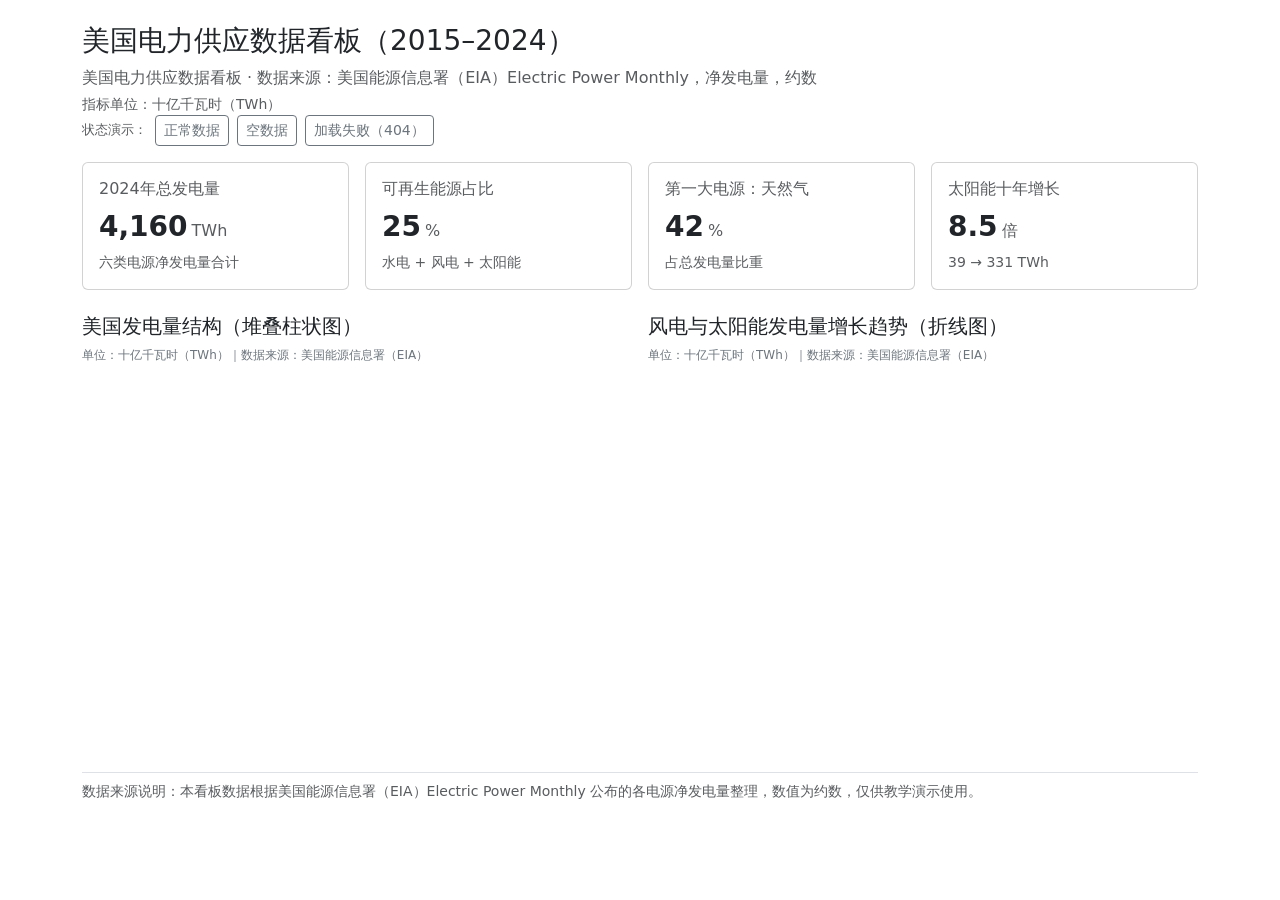
==== electricity-dashboard/index.html @ a87f67da "美国电力看板：fetch加载本地JSON与加载中/失败/空数据三状态处理，新增统计卡片" ====
<!DOCTYPE html>
<html lang="zh-CN">
<head>
  <meta charset="UTF-8">
  <meta name="viewport" content="width=device-width, initial-scale=1.0">
  <title>美国电力供应数据看板</title>
  <link href="libs/bootstrap.min.css" rel="stylesheet">
  <style>
    .chart-box { position: relative; height: 380px; }
    .chart-note { font-size: 12px; color: #6c757d; }
    #status { display: none; }
    .demo-bar { font-size: 13px; }
    .stat-card { cursor: default; transition: box-shadow .15s ease; }
  </style>
</head>
<body class="container py-4">
  <header>
    <h1 class="h3">美国电力供应数据看板（2015–2024）</h1>
    <p class="text-muted mb-1" id="sub-title">数据来源：美国能源信息署（EIA）Electric Power Monthly</p>
    <p class="text-muted small mb-0" id="unit-note">指标单位：十亿千瓦时（TWh）</p>
  </header>

  <!-- 状态提示：加载中 / 加载失败 / 空数据 -->
  <p id="status" class="alert mt-3 mb-3"></p>

  <!-- 状态演示工具条：用于课堂演示三种数据状态 -->
  <div class="demo-bar d-flex flex-wrap align-items-center gap-2 mb-3 text-muted">
    <span>状态演示：</span>
    <button type="button" class="btn btn-sm btn-outline-secondary" data-demo="normal">正常数据</button>
    <button type="button" class="btn btn-sm btn-outline-secondary" data-demo="empty">空数据</button>
    <button type="button" class="btn btn-sm btn-outline-secondary" data-demo="broken">加载失败（404）</button>
  </div>

  <section class="row g-3 mb-4" id="cards"></section>

  <section class="row g-3" id="charts-row">
    <div class="col-lg-6">
      <h2 class="h5">美国发电量结构（堆叠柱状图）</h2>
      <p class="chart-note mb-1">单位：十亿千瓦时（TWh）｜数据来源：美国能源信息署（EIA）</p>
      <div id="bar-chart" class="chart-box"></div>
    </div>
    <div class="col-lg-6">
      <h2 class="h5">风电与太阳能发电量增长趋势（折线图）</h2>
      <p class="chart-note mb-1">单位：十亿千瓦时（TWh）｜数据来源：美国能源信息署（EIA）</p>
      <div class="chart-box"><canvas id="line-chart"></canvas></div>
    </div>
  </section>

  <footer class="text-muted small mt-4 border-top pt-2">
    数据来源说明：本看板数据根据美国能源信息署（EIA）Electric Power Monthly 公布的各电源净发电量整理，数值为约数，仅供教学演示使用。
  </footer>

  <script src="libs/jquery-3.7.1.min.js"></script>
  <script src="libs/bootstrap.bundle.min.js"></script>
  <script src="libs/echarts.min.js"></script>
  <script src="libs/chart.umd.js"></script>
  <script src="app.js"></script>
</body>
</html>
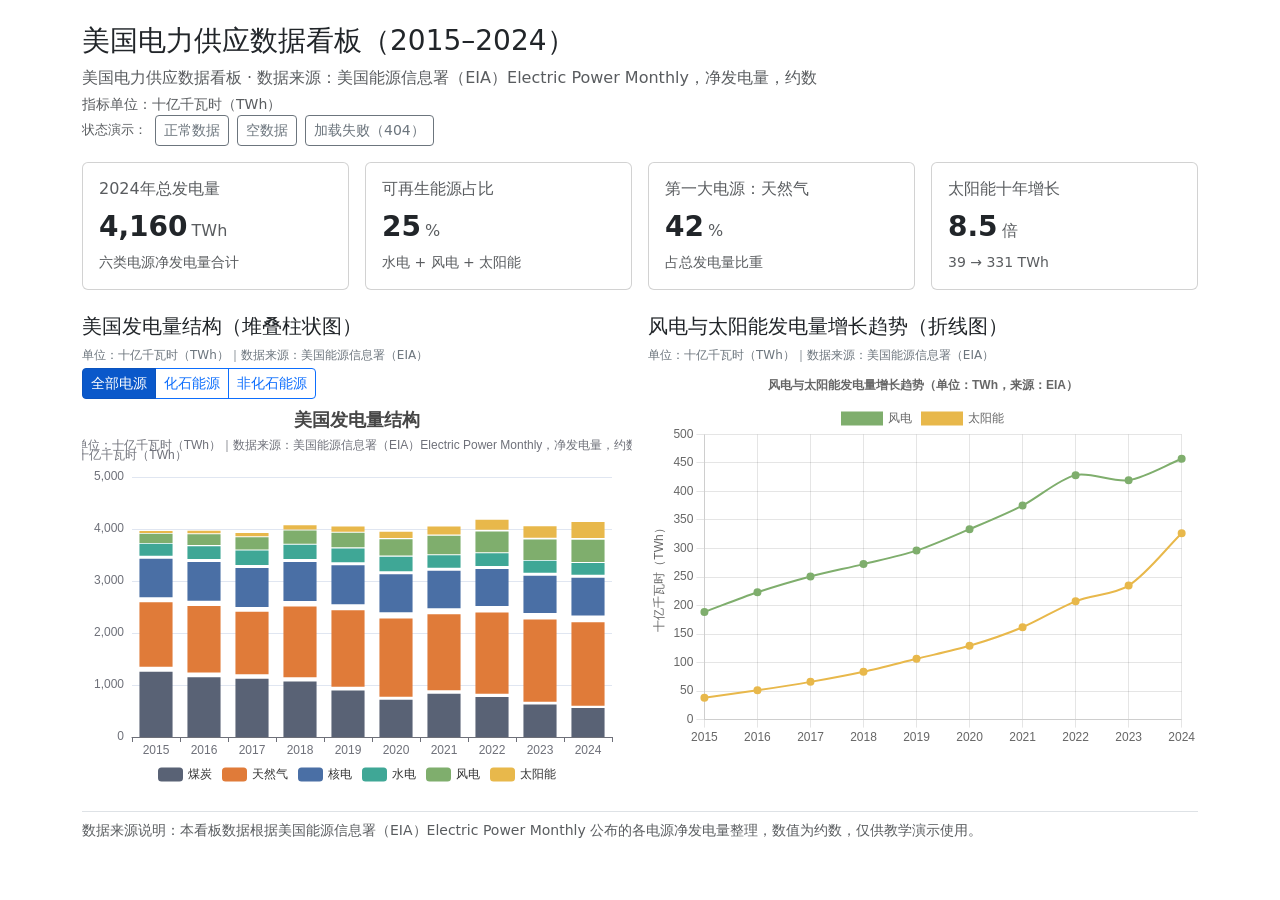
==== commit bed2a53f: "美国电力看板：jQuery事件委托实现全部/化石/非化石电源筛选" ====
--- a/electricity-dashboard/index.html
+++ b/electricity-dashboard/index.html
@@ -37,6 +37,11 @@
     <div class="col-lg-6">
       <h2 class="h5">美国发电量结构（堆叠柱状图）</h2>
       <p class="chart-note mb-1">单位：十亿千瓦时（TWh）｜数据来源：美国能源信息署（EIA）</p>
+      <div id="filter-bar" class="btn-group btn-group-sm mb-2" role="group" aria-label="电源类型筛选">
+        <button type="button" class="btn btn-primary active" data-filter="all">全部电源</button>
+        <button type="button" class="btn btn-outline-primary" data-filter="化石能源">化石能源</button>
+        <button type="button" class="btn btn-outline-primary" data-filter="非化石能源">非化石能源</button>
+      </div>
       <div id="bar-chart" class="chart-box"></div>
     </div>
     <div class="col-lg-6">
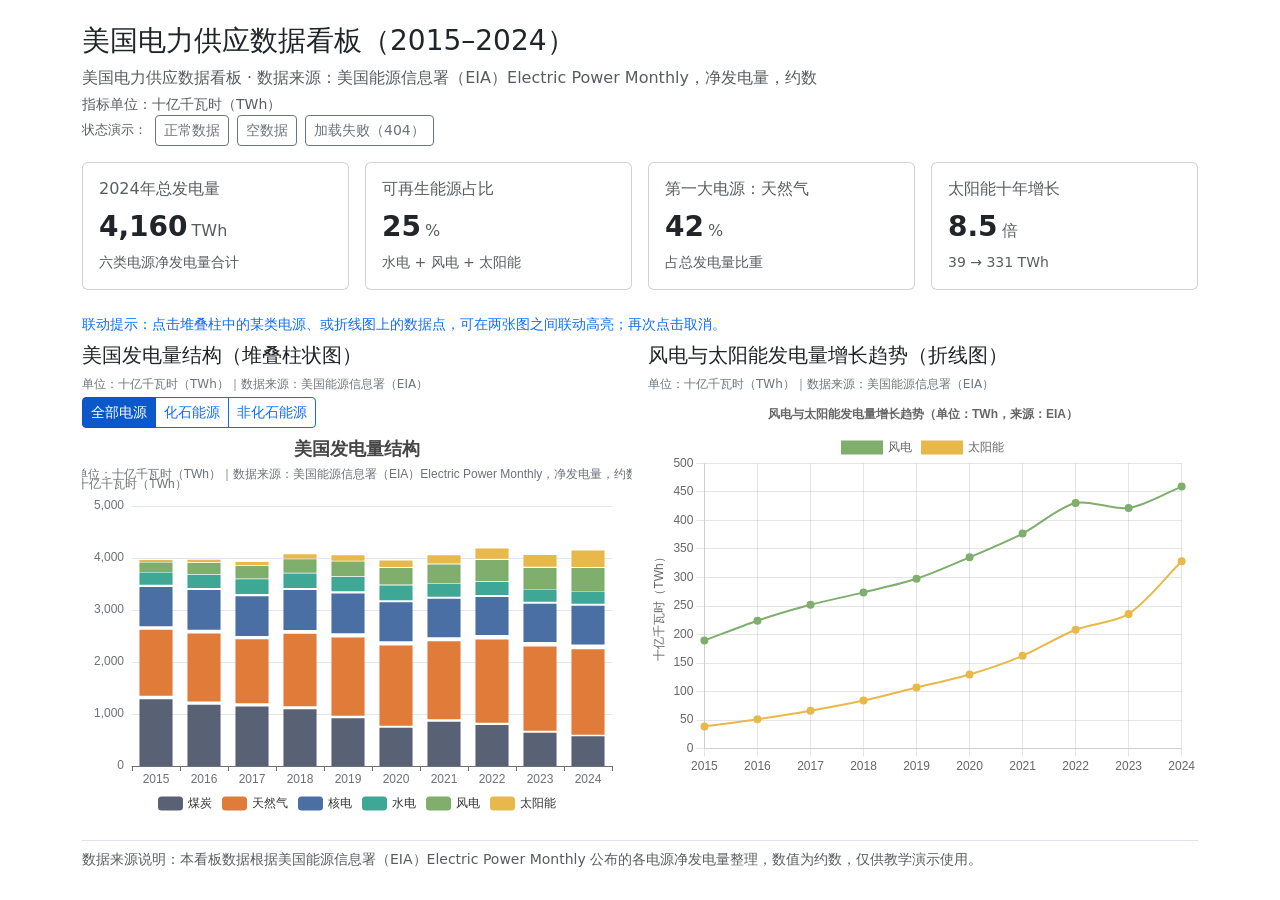
==== commit 3267f6ce: "图表联动：堆叠柱与风电太阳能趋势图点击互高亮，含非趋势电源处理 linkedName 单一状态驱动两图；点击煤炭等趋势图不含的电源时仅高亮柱层并给出提示，折线保持原样。onClick 用 getEle" ====
--- a/electricity-dashboard/index.html
+++ b/electricity-dashboard/index.html
@@ -33,6 +33,8 @@
 
   <section class="row g-3 mb-4" id="cards"></section>
 
+  <p id="link-hint" class="small text-primary mb-2">联动提示：点击堆叠柱中的某类电源、或折线图上的数据点，可在两张图之间联动高亮；再次点击取消。</p>
+
   <section class="row g-3" id="charts-row">
     <div class="col-lg-6">
       <h2 class="h5">美国发电量结构（堆叠柱状图）</h2>
